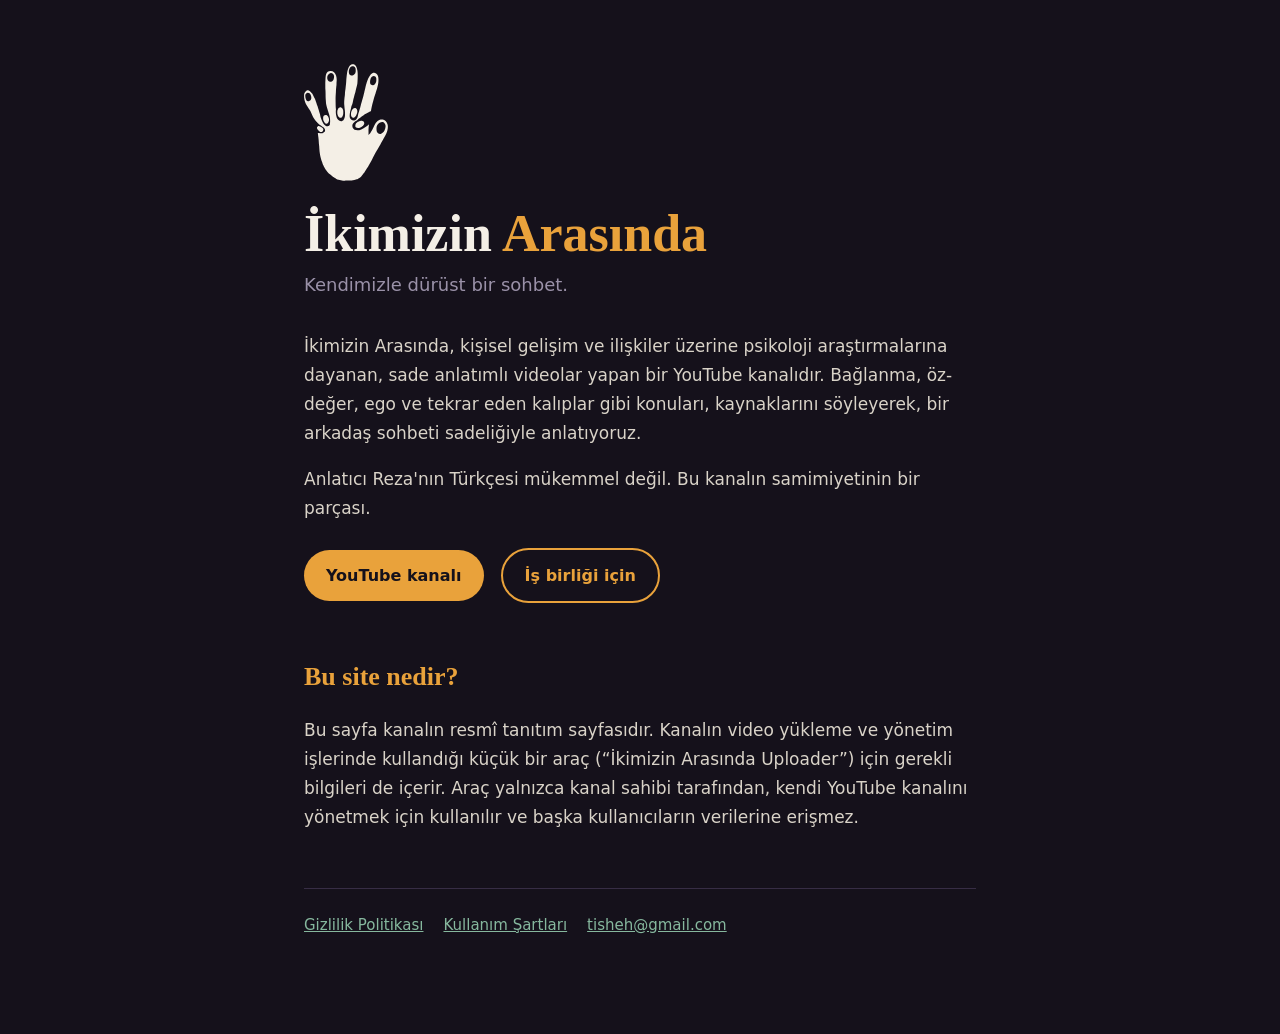
==== index.html @ e03eb446 "Add files via upload" ====
<!doctype html><html lang="tr"><head><meta charset="utf-8"><meta name="viewport" content="width=device-width,initial-scale=1">
<title>İkimizin Arasında</title>
<meta name="description" content="İkimizin Arasında: psikoloji araştırmalarına dayanan, sade anlatımlı kişisel gelişim ve ilişki videoları.">
<link rel="stylesheet" href="style.css"></head><body><div class="wrap">
<img class="logo" src="logo.svg" alt="İkimizin Arasında logosu">
<h1>İkimizin <em>Arasında</em></h1>
<p class="sub">Kendimizle dürüst bir sohbet.</p>
<p>İkimizin Arasında, kişisel gelişim ve ilişkiler üzerine psikoloji araştırmalarına dayanan, sade anlatımlı videolar yapan bir YouTube kanalıdır. Bağlanma, öz-değer, ego ve tekrar eden kalıplar gibi konuları, kaynaklarını söyleyerek, bir arkadaş sohbeti sadeliğiyle anlatıyoruz.</p>
<p>Anlatıcı Reza'nın Türkçesi mükemmel değil. Bu kanalın samimiyetinin bir parçası.</p>
<a class="btn" href="https://www.youtube.com/@ikimizin.arasinda">YouTube kanalı</a>
<a class="btn ghost" href="mailto:tisheh@gmail.com">İş birliği için</a>
<h2>Bu site nedir?</h2>
<p>Bu sayfa kanalın resmî tanıtım sayfasıdır. Kanalın video yükleme ve yönetim işlerinde kullandığı küçük bir araç (“İkimizin Arasında Uploader”) için gerekli bilgileri de içerir. Araç yalnızca kanal sahibi tarafından, kendi YouTube kanalını yönetmek için kullanılır ve başka kullanıcıların verilerine erişmez.</p>
<nav><a href="privacy.html">Gizlilik Politikası</a><a href="terms.html">Kullanım Şartları</a><a href="mailto:tisheh@gmail.com">tisheh@gmail.com</a></nav>
</div></body></html>
---- style.css ----
@font-face{font-family:'Fraunces';font-weight:700;src:local('Fraunces')}
:root{--ink:#15111B;--paper:#F4EFE6;--amber:#E9A23B;--mist:#9A91A8;--sage:#86B89E}
*{box-sizing:border-box}
body{margin:0;background:var(--ink);color:var(--paper);font-family:'Manrope','Segoe UI',system-ui,sans-serif;line-height:1.7}
.wrap{max-width:720px;margin:0 auto;padding:64px 24px 96px}
h1{font-family:'Fraunces',Georgia,serif;font-weight:700;font-size:clamp(34px,6vw,52px);line-height:1.1;margin:24px 0 8px}
h1 em{font-style:normal;color:var(--amber)}
h2{font-family:'Fraunces',Georgia,serif;font-size:26px;margin:44px 0 8px;color:var(--amber)}
p,li{color:#d9d3c8;font-size:17px}
a{color:var(--sage)}
.logo{width:84px;display:block}
.sub{color:var(--mist);font-size:18px;margin:0 0 32px}
nav{margin-top:56px;padding-top:24px;border-top:1px solid #372D45;font-size:15px;color:var(--mist)}
nav a{margin-right:20px}
.btn{display:inline-block;background:var(--amber);color:var(--ink);text-decoration:none;font-weight:800;padding:12px 22px;border-radius:999px;margin:8px 12px 8px 0}
.btn.ghost{background:none;border:2px solid var(--amber);color:var(--amber)}
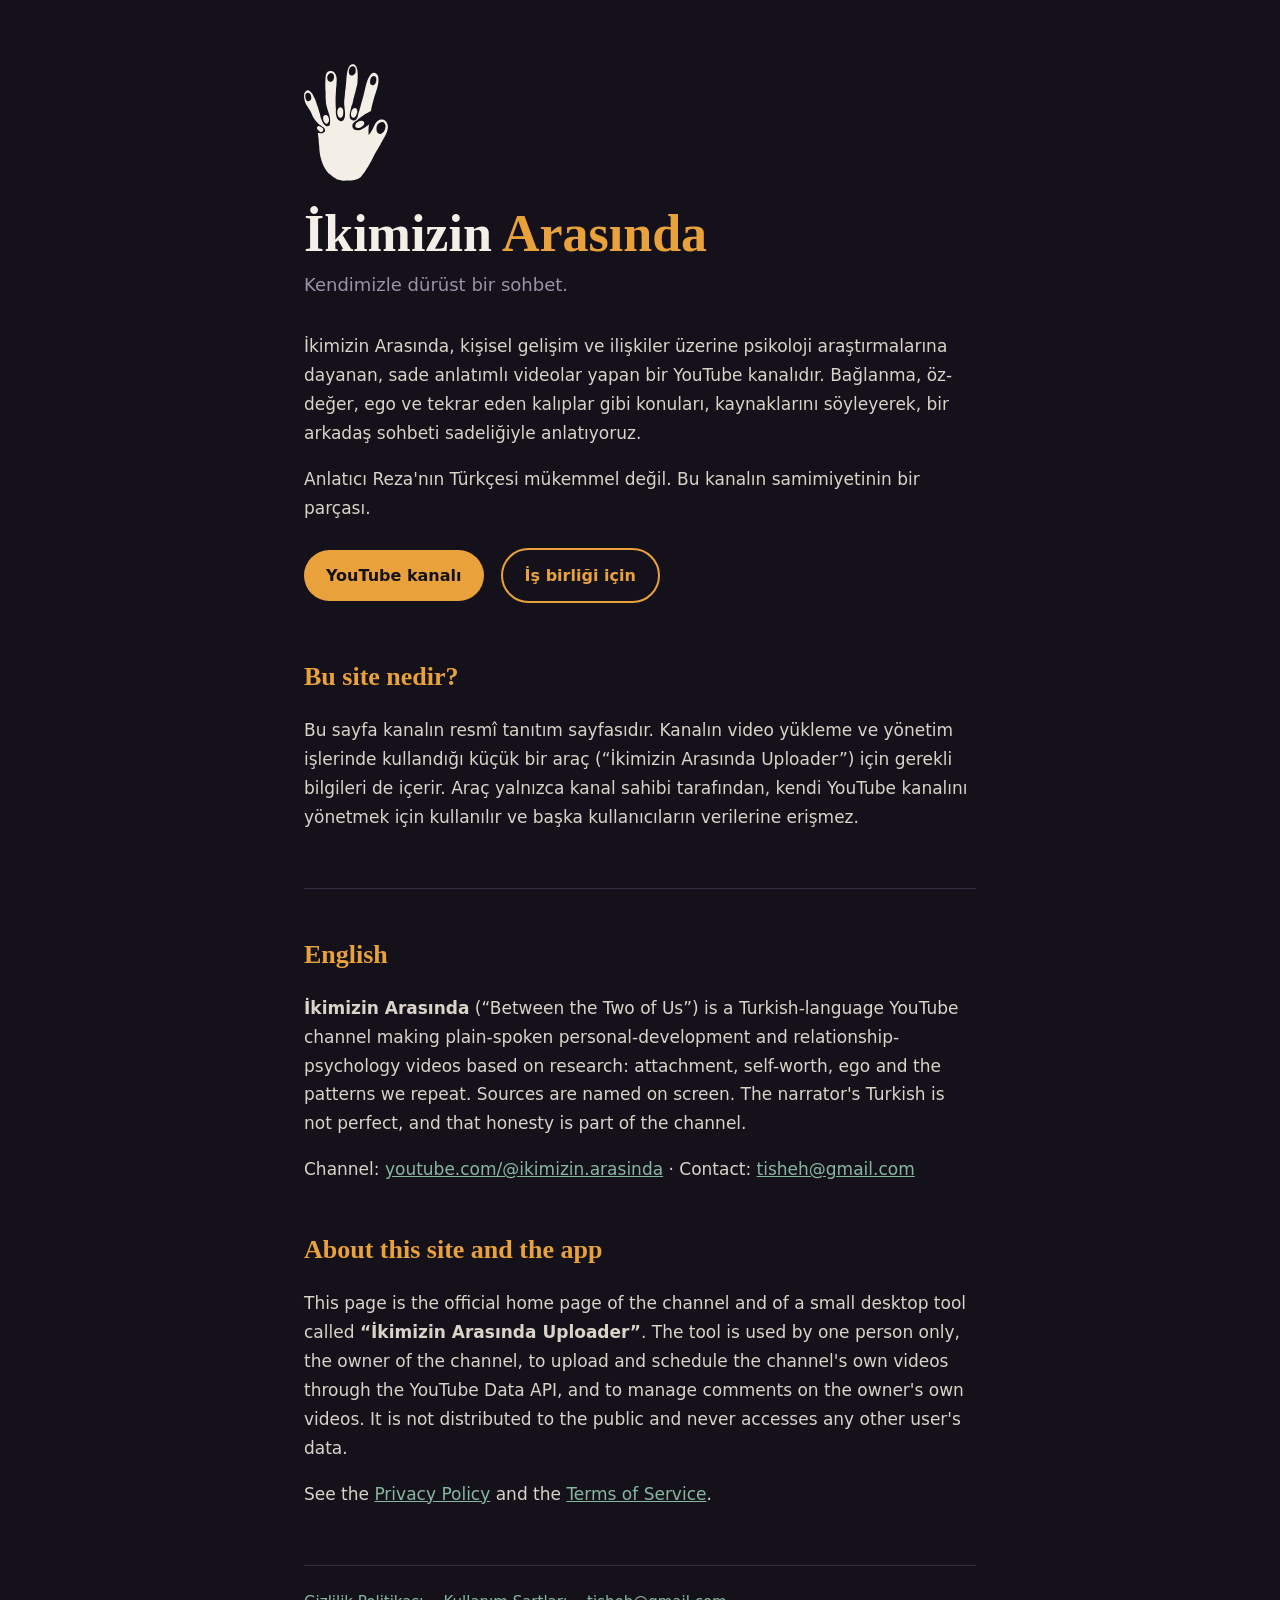
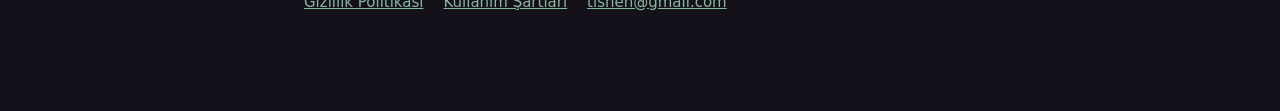
==== commit f3b67bfe: "Add files via upload" ====
--- a/index.html
+++ b/index.html
@@ -1,15 +1,21 @@
-<!doctype html><html lang="tr"><head><meta charset="utf-8"><meta name="viewport" content="width=device-width,initial-scale=1">
-<title>İkimizin Arasında</title>
-<meta name="description" content="İkimizin Arasında: psikoloji araştırmalarına dayanan, sade anlatımlı kişisel gelişim ve ilişki videoları.">
-<link rel="stylesheet" href="style.css"></head><body><div class="wrap">
-<img class="logo" src="logo.svg" alt="İkimizin Arasında logosu">
-<h1>İkimizin <em>Arasında</em></h1>
-<p class="sub">Kendimizle dürüst bir sohbet.</p>
-<p>İkimizin Arasında, kişisel gelişim ve ilişkiler üzerine psikoloji araştırmalarına dayanan, sade anlatımlı videolar yapan bir YouTube kanalıdır. Bağlanma, öz-değer, ego ve tekrar eden kalıplar gibi konuları, kaynaklarını söyleyerek, bir arkadaş sohbeti sadeliğiyle anlatıyoruz.</p>
-<p>Anlatıcı Reza'nın Türkçesi mükemmel değil. Bu kanalın samimiyetinin bir parçası.</p>
-<a class="btn" href="https://www.youtube.com/@ikimizin.arasinda">YouTube kanalı</a>
-<a class="btn ghost" href="mailto:tisheh@gmail.com">İş birliği için</a>
-<h2>Bu site nedir?</h2>
-<p>Bu sayfa kanalın resmî tanıtım sayfasıdır. Kanalın video yükleme ve yönetim işlerinde kullandığı küçük bir araç (“İkimizin Arasında Uploader”) için gerekli bilgileri de içerir. Araç yalnızca kanal sahibi tarafından, kendi YouTube kanalını yönetmek için kullanılır ve başka kullanıcıların verilerine erişmez.</p>
-<nav><a href="privacy.html">Gizlilik Politikası</a><a href="terms.html">Kullanım Şartları</a><a href="mailto:tisheh@gmail.com">tisheh@gmail.com</a></nav>
-</div></body></html>
+<!doctype html><html lang="tr"><head><meta charset="utf-8"><meta name="viewport" content="width=device-width,initial-scale=1">
+<title>İkimizin Arasında</title>
+<meta name="description" content="İkimizin Arasında: psikoloji araştırmalarına dayanan, sade anlatımlı kişisel gelişim ve ilişki videoları.">
+<link rel="stylesheet" href="style.css"></head><body><div class="wrap">
+<img class="logo" src="logo.svg" alt="İkimizin Arasında logosu">
+<h1>İkimizin <em>Arasında</em></h1>
+<p class="sub">Kendimizle dürüst bir sohbet.</p>
+<p>İkimizin Arasında, kişisel gelişim ve ilişkiler üzerine psikoloji araştırmalarına dayanan, sade anlatımlı videolar yapan bir YouTube kanalıdır. Bağlanma, öz-değer, ego ve tekrar eden kalıplar gibi konuları, kaynaklarını söyleyerek, bir arkadaş sohbeti sadeliğiyle anlatıyoruz.</p>
+<p>Anlatıcı Reza'nın Türkçesi mükemmel değil. Bu kanalın samimiyetinin bir parçası.</p>
+<a class="btn" href="https://www.youtube.com/@ikimizin.arasinda">YouTube kanalı</a>
+<a class="btn ghost" href="mailto:tisheh@gmail.com">İş birliği için</a>
+<h2>Bu site nedir?</h2>
+<p>Bu sayfa kanalın resmî tanıtım sayfasıdır. Kanalın video yükleme ve yönetim işlerinde kullandığı küçük bir araç (“İkimizin Arasında Uploader”) için gerekli bilgileri de içerir. Araç yalnızca kanal sahibi tarafından, kendi YouTube kanalını yönetmek için kullanılır ve başka kullanıcıların verilerine erişmez.</p>
+<hr class="lang"><h2 lang="en">English</h2>
+<p lang="en"><b>İkimizin Arasında</b> (“Between the Two of Us”) is a Turkish-language YouTube channel making plain-spoken personal-development and relationship-psychology videos based on research: attachment, self-worth, ego and the patterns we repeat. Sources are named on screen. The narrator's Turkish is not perfect, and that honesty is part of the channel.</p>
+<p lang="en">Channel: <a href="https://www.youtube.com/@ikimizin.arasinda">youtube.com/@ikimizin.arasinda</a> · Contact: <a href="mailto:tisheh@gmail.com">tisheh@gmail.com</a></p>
+<h2 lang="en">About this site and the app</h2>
+<p lang="en">This page is the official home page of the channel and of a small desktop tool called <b>“İkimizin Arasında Uploader”</b>. The tool is used by one person only, the owner of the channel, to upload and schedule the channel's own videos through the YouTube Data API, and to manage comments on the owner's own videos. It is not distributed to the public and never accesses any other user's data.</p>
+<p lang="en">See the <a href="privacy.html">Privacy Policy</a> and the <a href="terms.html">Terms of Service</a>.</p>
+<nav><a href="privacy.html">Gizlilik Politikası</a><a href="terms.html">Kullanım Şartları</a><a href="mailto:tisheh@gmail.com">tisheh@gmail.com</a></nav>
+</div></body></html>
--- a/style.css
+++ b/style.css
@@ -1,16 +1,18 @@
-@font-face{font-family:'Fraunces';font-weight:700;src:local('Fraunces')}
-:root{--ink:#15111B;--paper:#F4EFE6;--amber:#E9A23B;--mist:#9A91A8;--sage:#86B89E}
-*{box-sizing:border-box}
-body{margin:0;background:var(--ink);color:var(--paper);font-family:'Manrope','Segoe UI',system-ui,sans-serif;line-height:1.7}
-.wrap{max-width:720px;margin:0 auto;padding:64px 24px 96px}
-h1{font-family:'Fraunces',Georgia,serif;font-weight:700;font-size:clamp(34px,6vw,52px);line-height:1.1;margin:24px 0 8px}
-h1 em{font-style:normal;color:var(--amber)}
-h2{font-family:'Fraunces',Georgia,serif;font-size:26px;margin:44px 0 8px;color:var(--amber)}
-p,li{color:#d9d3c8;font-size:17px}
-a{color:var(--sage)}
-.logo{width:84px;display:block}
-.sub{color:var(--mist);font-size:18px;margin:0 0 32px}
-nav{margin-top:56px;padding-top:24px;border-top:1px solid #372D45;font-size:15px;color:var(--mist)}
-nav a{margin-right:20px}
-.btn{display:inline-block;background:var(--amber);color:var(--ink);text-decoration:none;font-weight:800;padding:12px 22px;border-radius:999px;margin:8px 12px 8px 0}
-.btn.ghost{background:none;border:2px solid var(--amber);color:var(--amber)}
+@font-face{font-family:'Fraunces';font-weight:700;src:local('Fraunces')}
+:root{--ink:#15111B;--paper:#F4EFE6;--amber:#E9A23B;--mist:#9A91A8;--sage:#86B89E}
+*{box-sizing:border-box}
+body{margin:0;background:var(--ink);color:var(--paper);font-family:'Manrope','Segoe UI',system-ui,sans-serif;line-height:1.7}
+.wrap{max-width:720px;margin:0 auto;padding:64px 24px 96px}
+h1{font-family:'Fraunces',Georgia,serif;font-weight:700;font-size:clamp(34px,6vw,52px);line-height:1.1;margin:24px 0 8px}
+h1 em{font-style:normal;color:var(--amber)}
+h2{font-family:'Fraunces',Georgia,serif;font-size:26px;margin:44px 0 8px;color:var(--amber)}
+p,li{color:#d9d3c8;font-size:17px}
+a{color:var(--sage)}
+.logo{width:84px;display:block}
+.sub{color:var(--mist);font-size:18px;margin:0 0 32px}
+nav{margin-top:56px;padding-top:24px;border-top:1px solid #372D45;font-size:15px;color:var(--mist)}
+nav a{margin-right:20px}
+.btn{display:inline-block;background:var(--amber);color:var(--ink);text-decoration:none;font-weight:800;padding:12px 22px;border-radius:999px;margin:8px 12px 8px 0}
+.btn.ghost{background:none;border:2px solid var(--amber);color:var(--amber)}
+
+hr.lang{border:0;border-top:1px solid #372D45;margin:56px 0 0}
